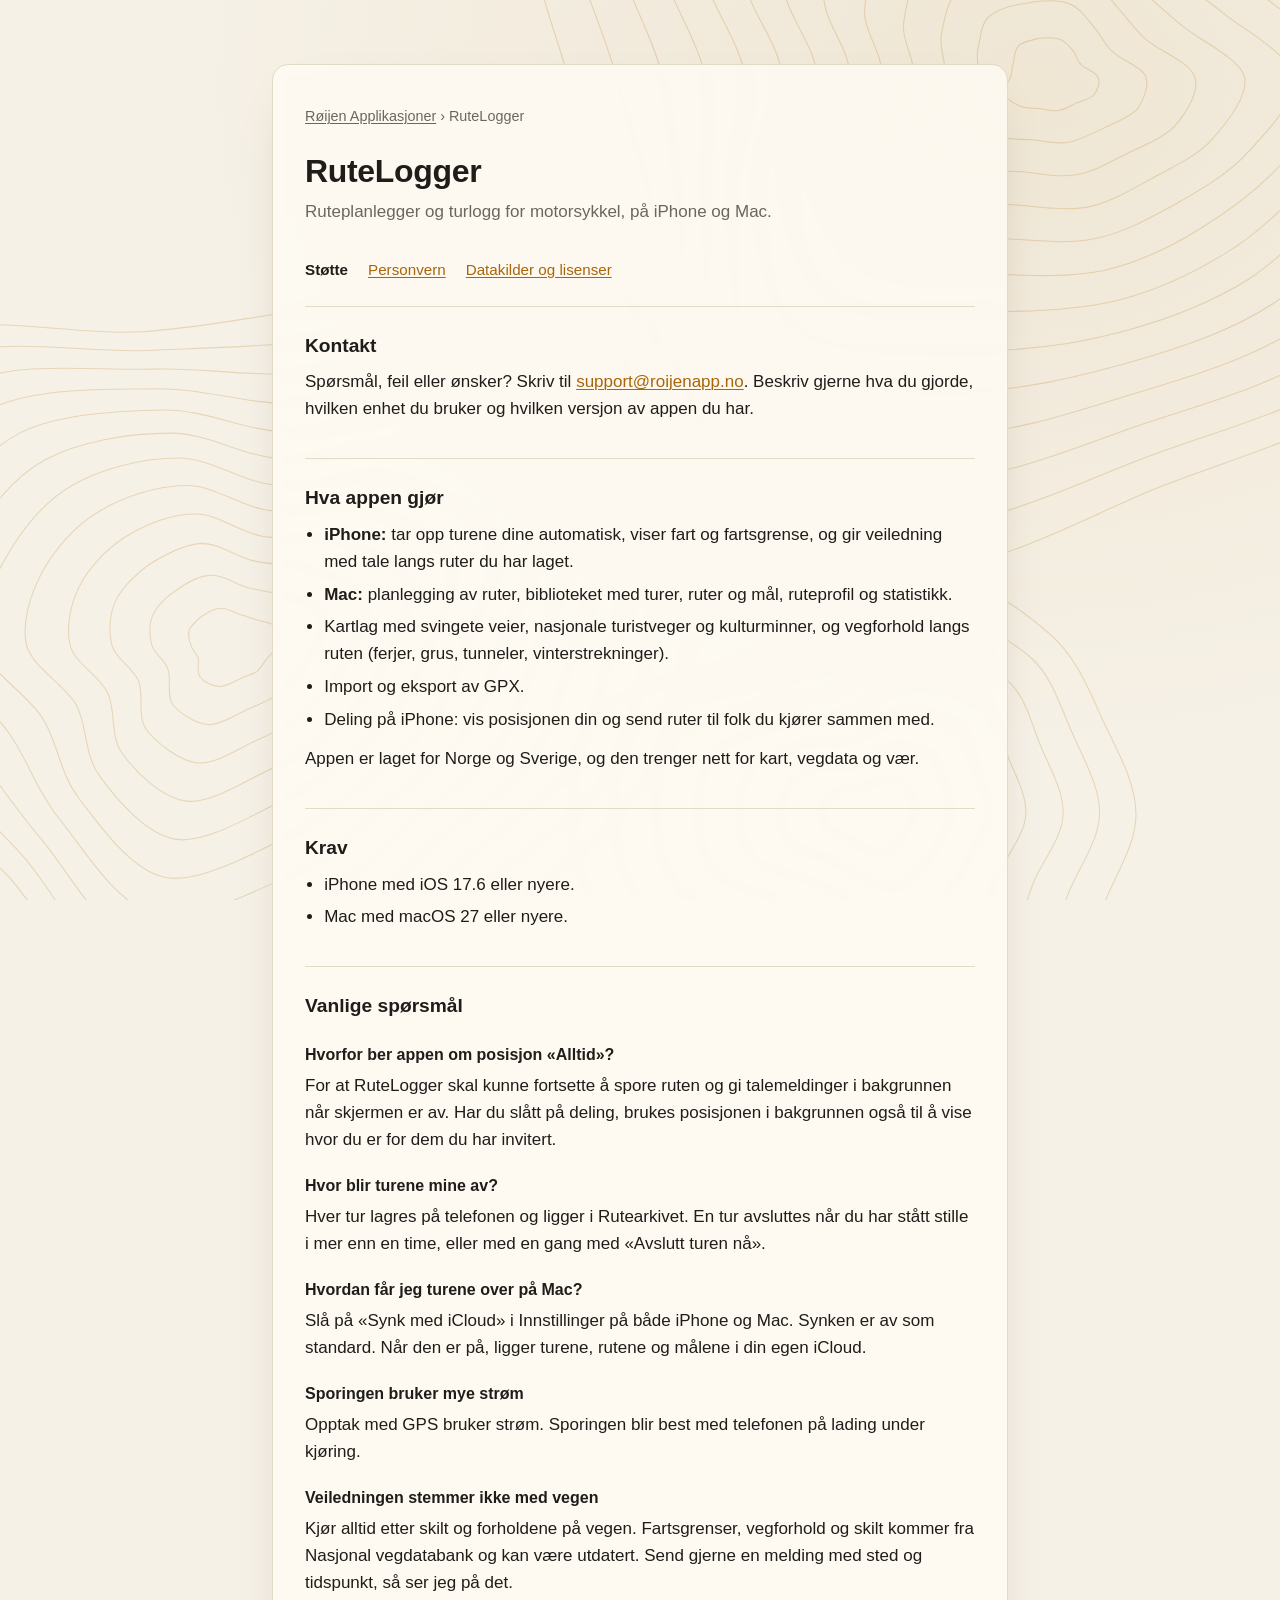
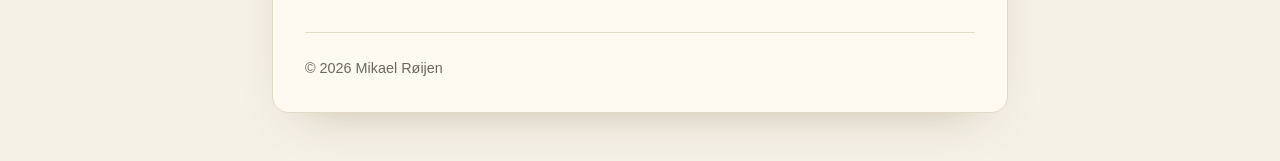
==== rutelogger/index.html @ ffb78bc7 "RuteLogger: støtteside, personvernerklæring og datakilder Nye sider under /rutelogger/ (støtte), /ru" ====
<!doctype html>
<html lang="nb">
<head>
  <meta charset="utf-8">
  <meta name="viewport" content="width=device-width, initial-scale=1">
  <title>RuteLogger – støtte</title>
  <meta name="description" content="Støtte for RuteLogger, turlogg og ruteplanlegger for motorsykkel på iPhone og Mac.">
  <link rel="stylesheet" href="/style.css">
</head>
<body>
  <div class="kart" aria-hidden="true"></div>

  <main class="bred">
    <p class="sti"><a href="/">Røijen Applikasjoner</a> › RuteLogger</p>

    <header>
      <h1>RuteLogger</h1>
      <p class="ingress">Ruteplanlegger og turlogg for motorsykkel, på iPhone og Mac.</p>
    </header>

    <nav class="faner" aria-label="RuteLogger">
      <a href="/rutelogger/" aria-current="page">Støtte</a>
      <a href="/rutelogger/personvern/">Personvern</a>
      <a href="/rutelogger/kreditering/">Datakilder og lisenser</a>
    </nav>

    <section class="del">
      <h2>Kontakt</h2>
      <p>Spørsmål, feil eller ønsker? Skriv til <a href="mailto:support@roijenapp.no">support@roijenapp.no</a>. Beskriv gjerne hva du gjorde, hvilken enhet du bruker og hvilken versjon av appen du har.</p>
    </section>

    <section class="del">
      <h2>Hva appen gjør</h2>
      <ul>
        <li><strong>iPhone:</strong> tar opp turene dine automatisk, viser fart og fartsgrense, og gir veiledning med tale langs ruter du har laget.</li>
        <li><strong>Mac:</strong> planlegging av ruter, biblioteket med turer, ruter og mål, ruteprofil og statistikk.</li>
        <li>Kartlag med svingete veier, nasjonale turistveger og kulturminner, og vegforhold langs ruten (ferjer, grus, tunneler, vinterstrekninger).</li>
        <li>Import og eksport av GPX.</li>
        <li>Deling på iPhone: vis posisjonen din og send ruter til folk du kjører sammen med.</li>
      </ul>
      <p>Appen er laget for Norge og Sverige, og den trenger nett for kart, vegdata og vær.</p>
    </section>

    <section class="del">
      <h2>Krav</h2>
      <ul>
        <li>iPhone med iOS 17.6 eller nyere.</li>
        <li>Mac med macOS 27 eller nyere.</li>
      </ul>
    </section>

    <section class="del">
      <h2>Vanlige spørsmål</h2>

      <h3>Hvorfor ber appen om posisjon «Alltid»?</h3>
      <p>For at RuteLogger skal kunne fortsette å spore ruten og gi talemeldinger i bakgrunnen når skjermen er av. Har du slått på deling, brukes posisjonen i bakgrunnen også til å vise hvor du er for dem du har invitert.</p>

      <h3>Hvor blir turene mine av?</h3>
      <p>Hver tur lagres på telefonen og ligger i Rutearkivet. En tur avsluttes når du har stått stille i mer enn en time, eller med en gang med «Avslutt turen nå».</p>

      <h3>Hvordan får jeg turene over på Mac?</h3>
      <p>Slå på «Synk med iCloud» i Innstillinger på både iPhone og Mac. Synken er av som standard. Når den er på, ligger turene, rutene og målene i din egen iCloud.</p>

      <h3>Sporingen bruker mye strøm</h3>
      <p>Opptak med GPS bruker strøm. Sporingen blir best med telefonen på lading under kjøring.</p>

      <h3>Veiledningen stemmer ikke med vegen</h3>
      <p>Kjør alltid etter skilt og forholdene på vegen. Fartsgrenser, vegforhold og skilt kommer fra Nasjonal vegdatabank og kan være utdatert. Send gjerne en melding med sted og tidspunkt, så ser jeg på det.</p>
    </section>

    <footer>
      <p class="liten">© 2026 Mikael Røijen</p>
    </footer>
  </main>
</body>
</html>
---- style.css ----
:root {
  --bg: #f6f1e7;
  --bg2: #efe6d4;
  --flate: rgba(255, 252, 245, 0.82);
  --tekst: #1f1d1a;
  --dempet: #6b665e;
  --linje: #e2d9c7;
  --rav: #a8650a;
  --kurve: rgba(184, 115, 15, 0.22);
  color-scheme: light dark;
}

@media (prefers-color-scheme: dark) {
  :root {
    --bg: #14130f;
    --bg2: #1d1a14;
    --flate: rgba(28, 26, 22, 0.82);
    --tekst: #eceae5;
    --dempet: #a39d93;
    --linje: #36312a;
    --rav: #e2a043;
    --kurve: rgba(226, 160, 67, 0.16);
  }
}

* { box-sizing: border-box; }

html, body { min-height: 100%; }

body {
  margin: 0;
  background: radial-gradient(ellipse at 80% 10%, var(--bg2), var(--bg) 60%) fixed var(--bg);
  color: var(--tekst);
  font: 17px/1.6 -apple-system, BlinkMacSystemFont, "Helvetica Neue", Arial, sans-serif;
}

/* Høydekurvene: én SVG brukt som maske, så fargen følger lys/mørk modus. */
.kart {
  position: fixed;
  inset: 0;
  z-index: 0;
  pointer-events: none;
  background: var(--kurve);
  -webkit-mask: url("/kart.svg") center / cover no-repeat;
  mask: url("/kart.svg") center / cover no-repeat;
}

main {
  position: relative;
  z-index: 1;
  max-width: 40rem;
  margin: 4rem auto 3rem;
  padding: 2.5rem 2rem 2rem;
  background: var(--flate);
  border: 1px solid var(--linje);
  border-radius: 16px;
  backdrop-filter: blur(6px);
  -webkit-backdrop-filter: blur(6px);
  box-shadow: 0 20px 50px -30px rgba(60, 40, 10, 0.35);
}

main.bred { max-width: 46rem; }

@media (max-width: 44rem) {
  main, main.bred { margin: 1.5rem 1rem; padding: 2rem 1.25rem 1.5rem; }
}

h1 {
  font-size: 2rem;
  margin: 0 0 0.5rem;
  letter-spacing: -0.01em;
  line-height: 1.2;
}

h2 {
  font-size: 1.2rem;
  margin: 0 0 0.4rem;
}

h3 {
  font-size: 1rem;
  margin: 1.25rem 0 0.25rem;
}

.ingress {
  color: var(--dempet);
  margin: 0 0 2rem;
}

.apper article,
.del {
  border-top: 1px solid var(--linje);
  padding: 1.5rem 0;
}

.apper p { margin: 0 0 0.5rem; }

.del p, .del ul { margin: 0 0 0.75rem; }
.del ul { padding-left: 1.2rem; }
.del li { margin-bottom: 0.35rem; }

.status {
  color: var(--dempet);
  font-size: 0.95rem;
}

.lenker { font-size: 0.95rem; }

.sti {
  font-size: 0.9rem;
  color: var(--dempet);
  margin: 0 0 1.5rem;
}

.sti a { color: var(--dempet); }

.faner {
  display: flex;
  flex-wrap: wrap;
  gap: 0.25rem 1.25rem;
  margin: 0 0 1.5rem;
  font-size: 0.95rem;
}

.faner a[aria-current="page"] {
  color: var(--tekst);
  font-weight: 600;
  text-decoration: none;
}

.liten {
  color: var(--dempet);
  font-size: 0.9rem;
}

footer {
  border-top: 1px solid var(--linje);
  padding-top: 1.5rem;
}

footer p { margin: 0; }

a {
  color: var(--rav);
  text-decoration-thickness: 1px;
  text-underline-offset: 2px;
}
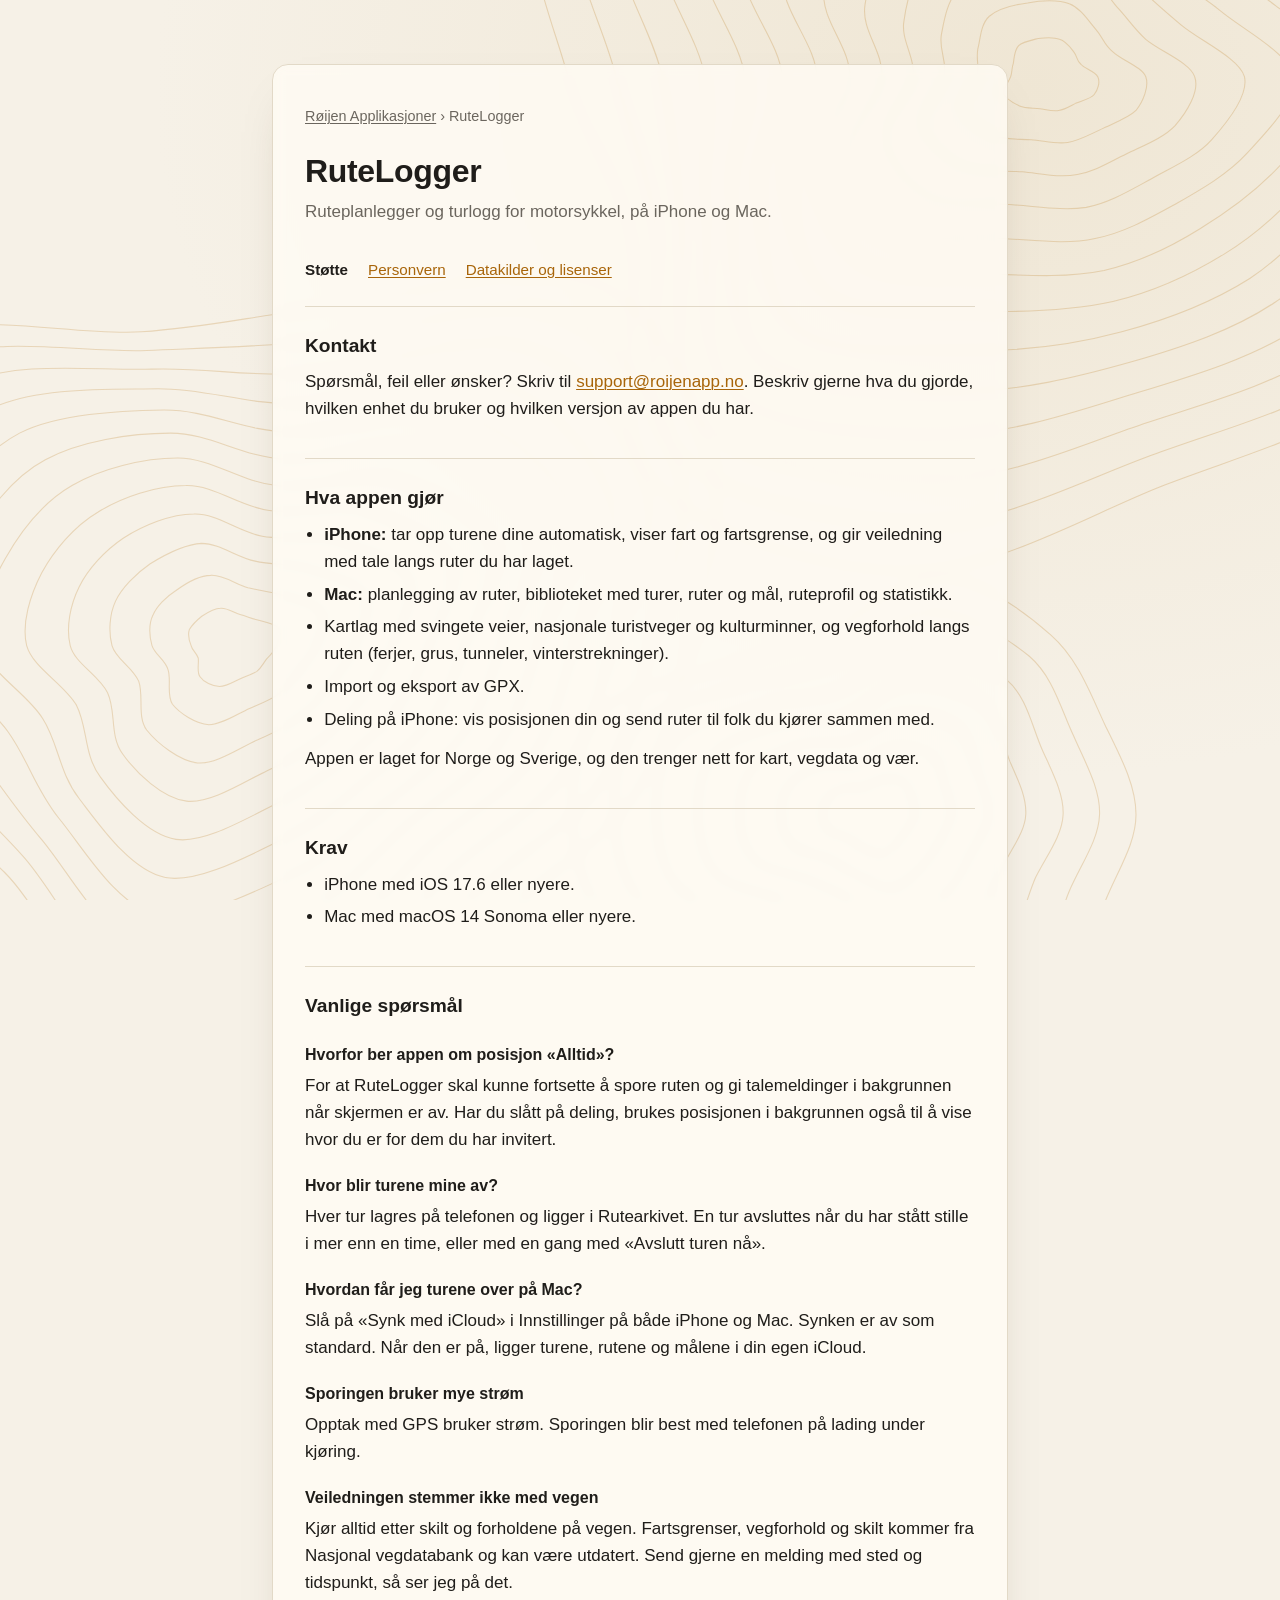
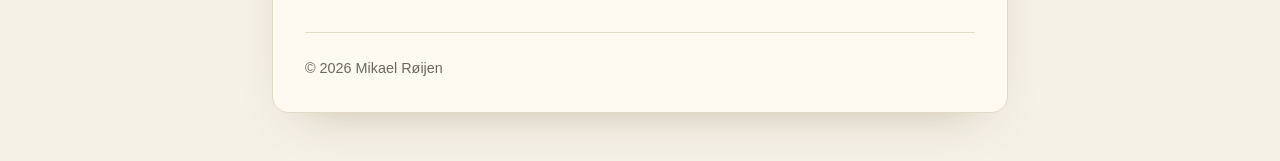
==== commit 226190b5: "Støttesiden: Mac-appen krever macOS 14 (endret i appen 22. okt, 908820b) Co-Authored-By: Claude Opus" ====
--- a/rutelogger/index.html
+++ b/rutelogger/index.html
@@ -45,7 +45,7 @@
       <h2>Krav</h2>
       <ul>
         <li>iPhone med iOS 17.6 eller nyere.</li>
-        <li>Mac med macOS 27 eller nyere.</li>
+        <li>Mac med macOS 14 Sonoma eller nyere.</li>
       </ul>
     </section>
 
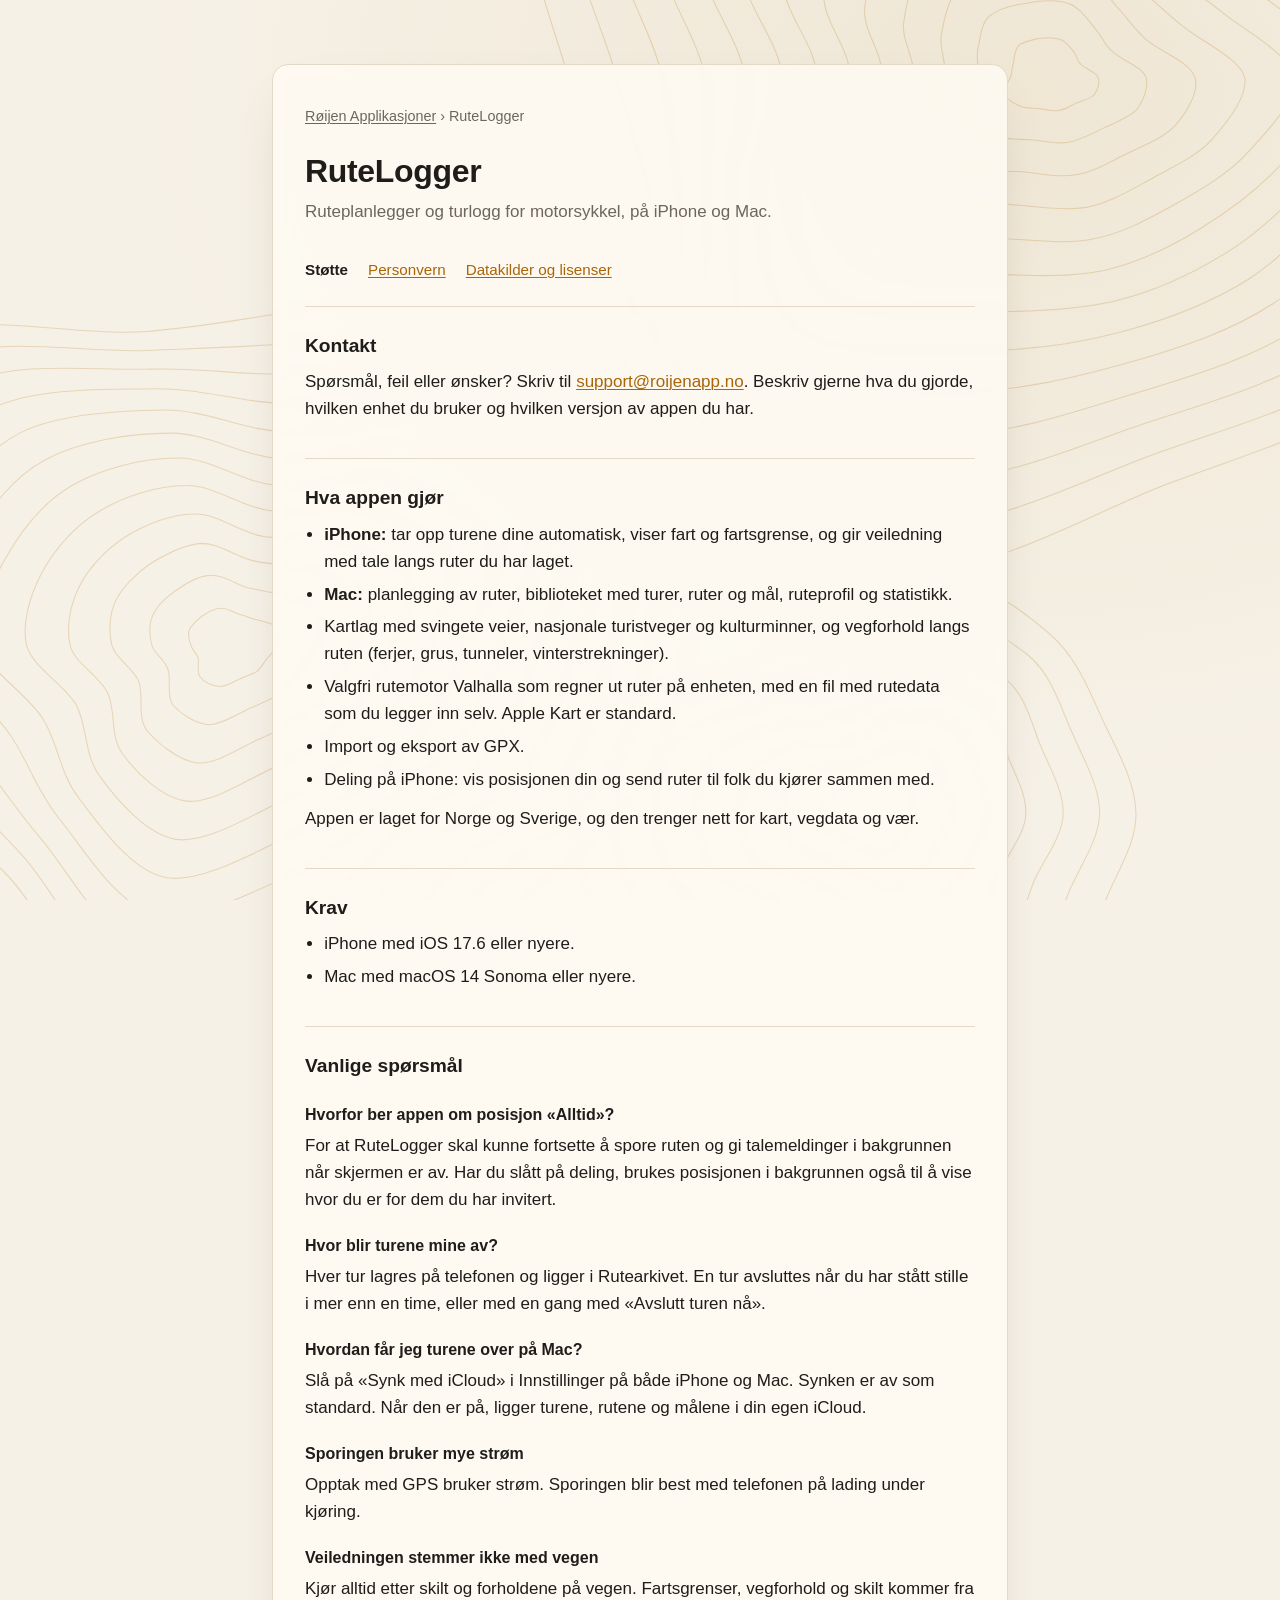
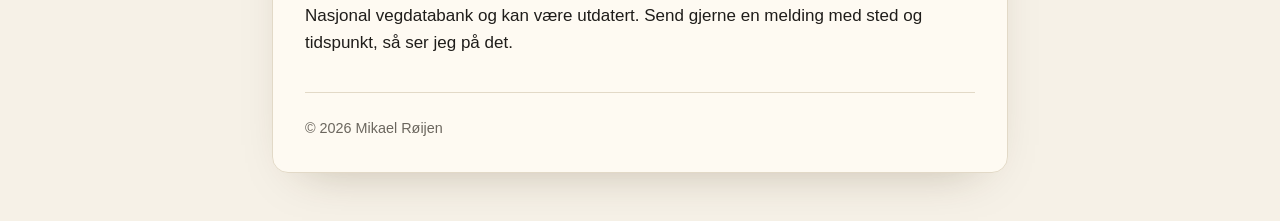
==== commit c8654f0e: "Lisenser for rutemotoren (Valhalla) og Norden-data på roijenapp.no Datakildesiden har fått delen «Ru" ====
--- a/rutelogger/index.html
+++ b/rutelogger/index.html
@@ -35,6 +35,7 @@
         <li><strong>iPhone:</strong> tar opp turene dine automatisk, viser fart og fartsgrense, og gir veiledning med tale langs ruter du har laget.</li>
         <li><strong>Mac:</strong> planlegging av ruter, biblioteket med turer, ruter og mål, ruteprofil og statistikk.</li>
         <li>Kartlag med svingete veier, nasjonale turistveger og kulturminner, og vegforhold langs ruten (ferjer, grus, tunneler, vinterstrekninger).</li>
+        <li>Valgfri rutemotor Valhalla som regner ut ruter på enheten, med en fil med rutedata som du legger inn selv. Apple Kart er standard.</li>
         <li>Import og eksport av GPX.</li>
         <li>Deling på iPhone: vis posisjonen din og send ruter til folk du kjører sammen med.</li>
       </ul>
--- a/style.css
+++ b/style.css
@@ -145,3 +145,22 @@
   text-decoration-thickness: 1px;
   text-underline-offset: 2px;
 }
+
+.lisenser details {
+  border-top: 1px solid var(--linje);
+  padding: 0.5rem 0;
+}
+
+.lisenser summary { cursor: pointer; }
+
+pre.lisens {
+  white-space: pre-wrap;
+  word-break: break-word;
+  font: 0.8rem/1.45 ui-monospace, SFMono-Regular, Menlo, monospace;
+  background: var(--bg);
+  border: 1px solid var(--linje);
+  border-radius: 8px;
+  padding: 0.75rem;
+  max-height: 24rem;
+  overflow: auto;
+}
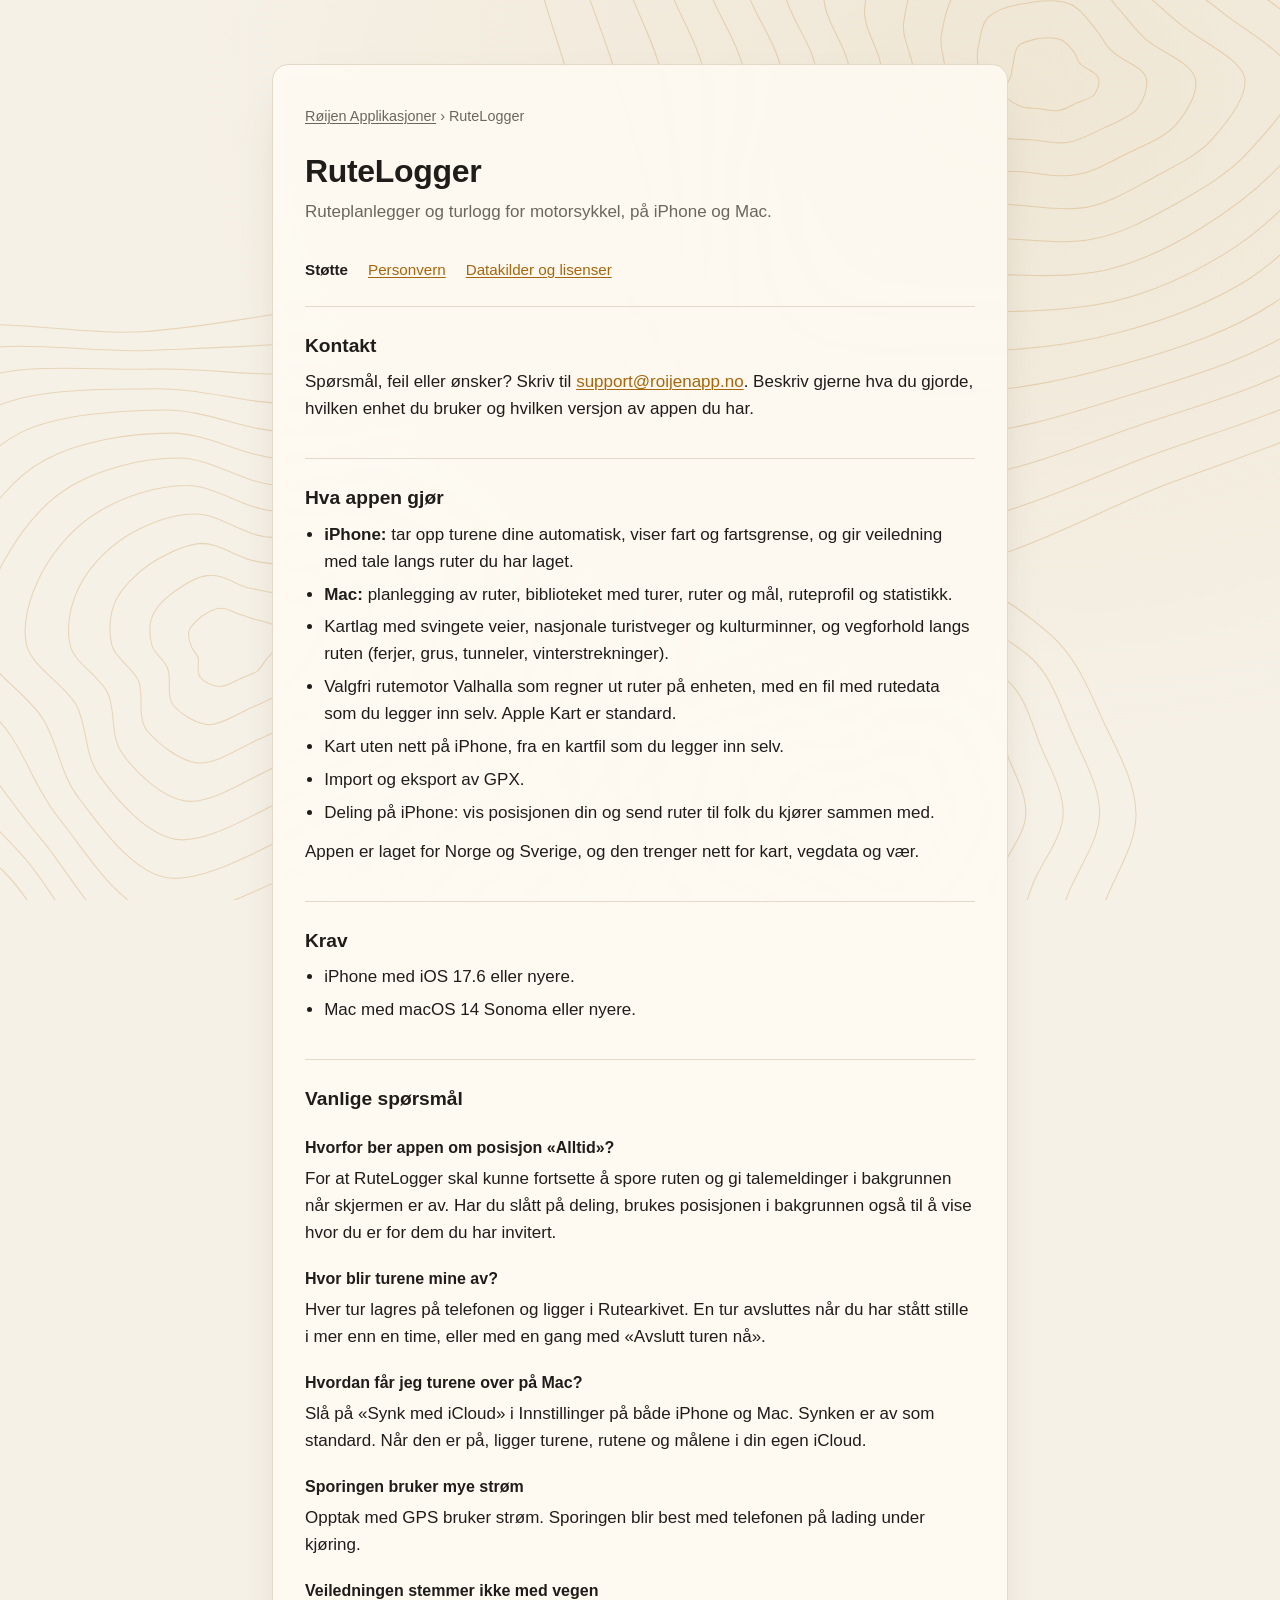
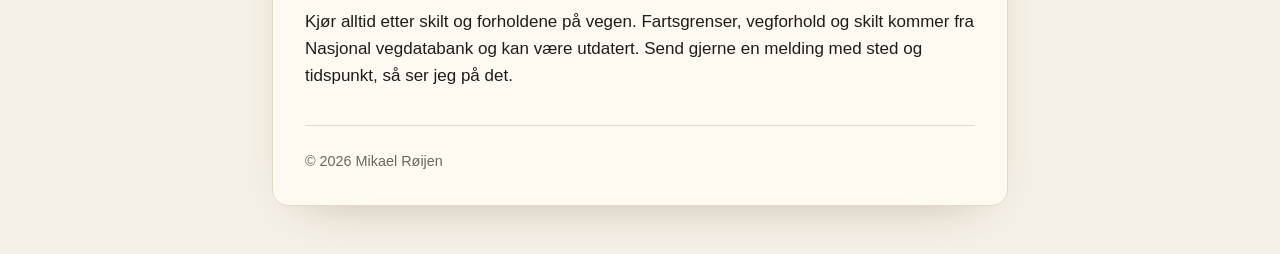
==== commit 8694702b: "Kart uten nett (iPhone): lisenser og personvern Datakildesiden: ny del «Kart uten nett (iPhone)» (#k" ====
--- a/rutelogger/index.html
+++ b/rutelogger/index.html
@@ -36,6 +36,7 @@
         <li><strong>Mac:</strong> planlegging av ruter, biblioteket med turer, ruter og mål, ruteprofil og statistikk.</li>
         <li>Kartlag med svingete veier, nasjonale turistveger og kulturminner, og vegforhold langs ruten (ferjer, grus, tunneler, vinterstrekninger).</li>
         <li>Valgfri rutemotor Valhalla som regner ut ruter på enheten, med en fil med rutedata som du legger inn selv. Apple Kart er standard.</li>
+        <li>Kart uten nett på iPhone, fra en kartfil som du legger inn selv.</li>
         <li>Import og eksport av GPX.</li>
         <li>Deling på iPhone: vis posisjonen din og send ruter til folk du kjører sammen med.</li>
       </ul>
--- a/style.css
+++ b/style.css
@@ -164,3 +164,22 @@
   max-height: 24rem;
   overflow: auto;
 }
+
+pre.lisens.lang { max-height: none; }
+
+.tabell { overflow-x: auto; margin: 0 0 0.75rem; }
+
+.tabell table {
+  border-collapse: collapse;
+  font-size: 0.92rem;
+  width: 100%;
+}
+
+.tabell th, .tabell td {
+  text-align: left;
+  vertical-align: top;
+  padding: 0.45rem 0.6rem 0.45rem 0;
+  border-bottom: 1px solid var(--linje);
+}
+
+.tabell th { font-weight: 600; }
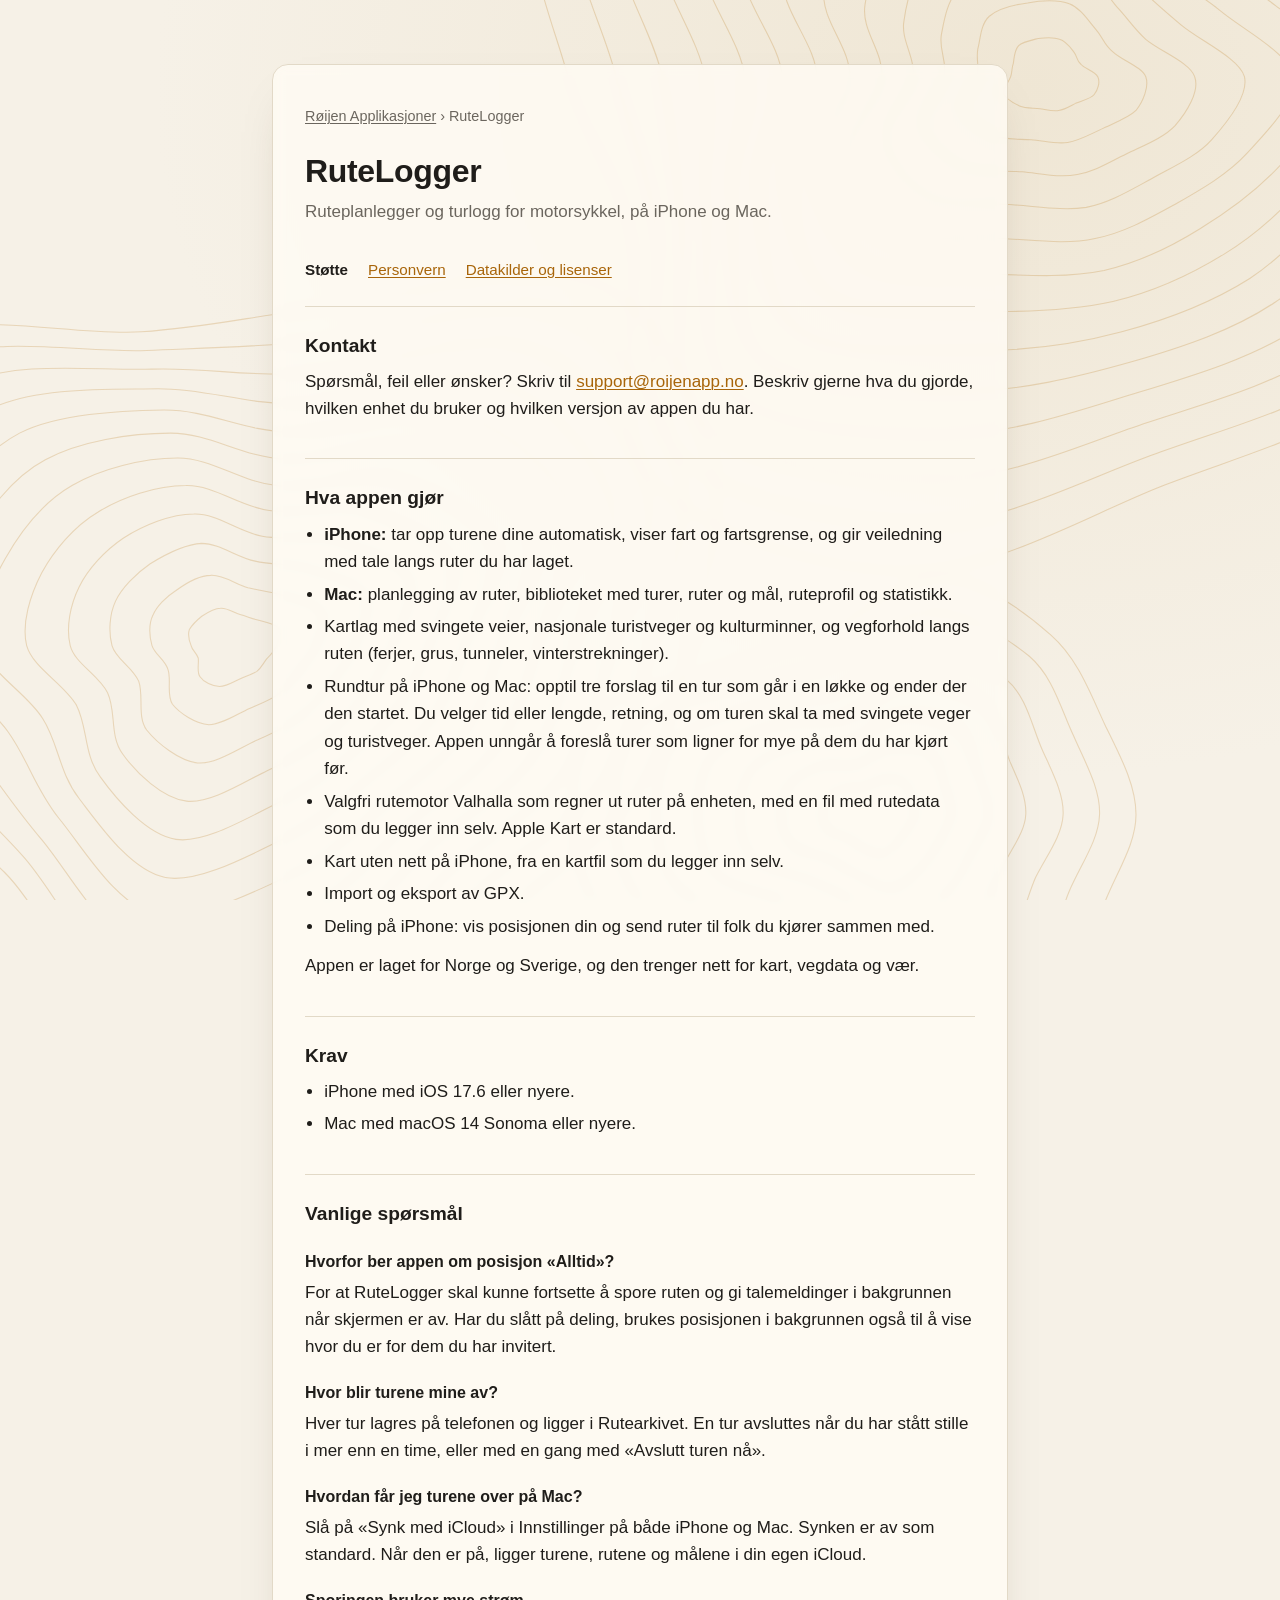
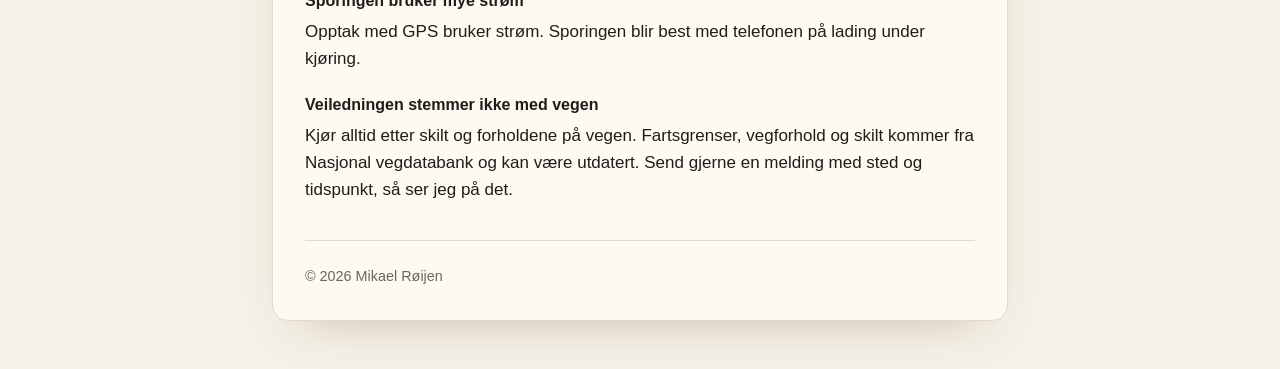
==== commit 4e1c2926: "Støttesiden: rundtur på iPhone og Mac Co-Authored-By: Claude Opus 5.5 <noreply@anthropic.com> Claude" ====
--- a/rutelogger/index.html
+++ b/rutelogger/index.html
@@ -35,6 +35,7 @@
         <li><strong>iPhone:</strong> tar opp turene dine automatisk, viser fart og fartsgrense, og gir veiledning med tale langs ruter du har laget.</li>
         <li><strong>Mac:</strong> planlegging av ruter, biblioteket med turer, ruter og mål, ruteprofil og statistikk.</li>
         <li>Kartlag med svingete veier, nasjonale turistveger og kulturminner, og vegforhold langs ruten (ferjer, grus, tunneler, vinterstrekninger).</li>
+        <li>Rundtur på iPhone og Mac: opptil tre forslag til en tur som går i en løkke og ender der den startet. Du velger tid eller lengde, retning, og om turen skal ta med svingete veger og turistveger. Appen unngår å foreslå turer som ligner for mye på dem du har kjørt før.</li>
         <li>Valgfri rutemotor Valhalla som regner ut ruter på enheten, med en fil med rutedata som du legger inn selv. Apple Kart er standard.</li>
         <li>Kart uten nett på iPhone, fra en kartfil som du legger inn selv.</li>
         <li>Import og eksport av GPX.</li>
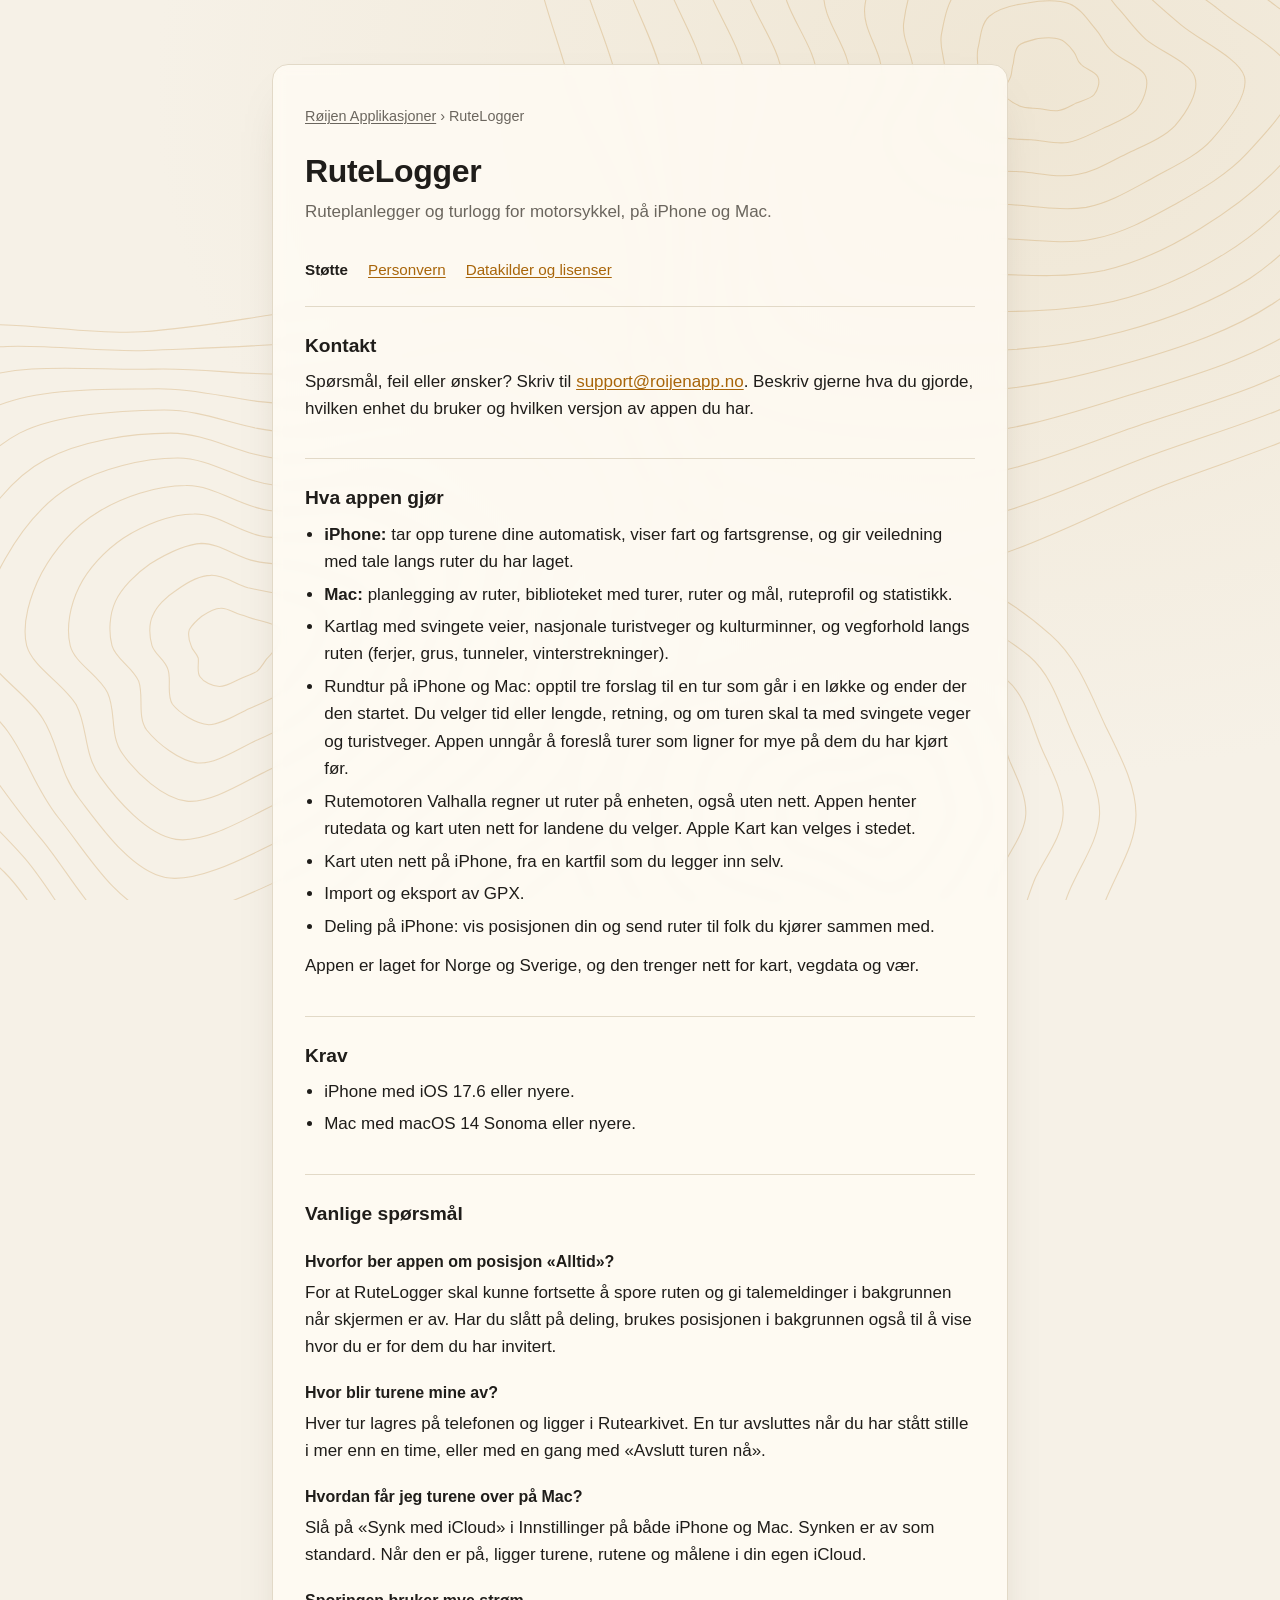
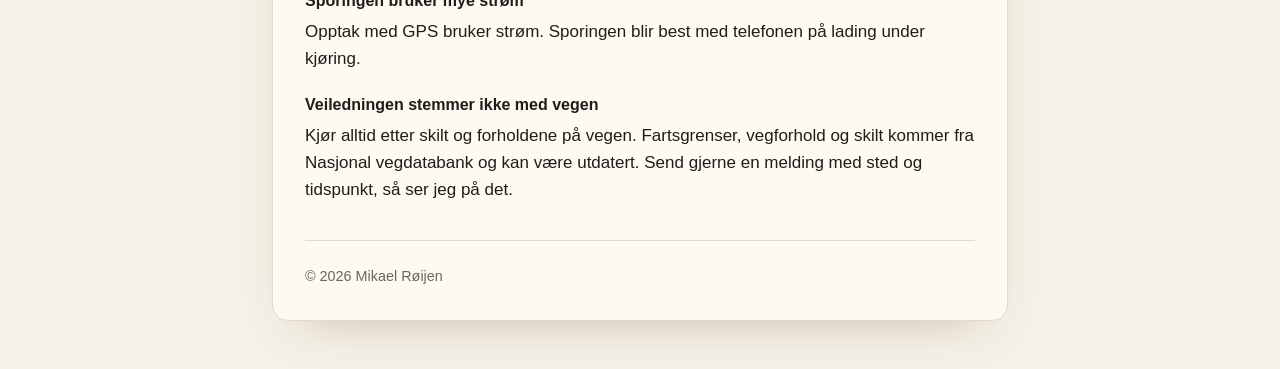
==== commit 82d8b957: "Landpakker: side og README (ODbL), personvern for nedlasting fra nett, Valhalla som standard Co-Auth" ====
--- a/rutelogger/index.html
+++ b/rutelogger/index.html
@@ -36,7 +36,7 @@
         <li><strong>Mac:</strong> planlegging av ruter, biblioteket med turer, ruter og mål, ruteprofil og statistikk.</li>
         <li>Kartlag med svingete veier, nasjonale turistveger og kulturminner, og vegforhold langs ruten (ferjer, grus, tunneler, vinterstrekninger).</li>
         <li>Rundtur på iPhone og Mac: opptil tre forslag til en tur som går i en løkke og ender der den startet. Du velger tid eller lengde, retning, og om turen skal ta med svingete veger og turistveger. Appen unngår å foreslå turer som ligner for mye på dem du har kjørt før.</li>
-        <li>Valgfri rutemotor Valhalla som regner ut ruter på enheten, med en fil med rutedata som du legger inn selv. Apple Kart er standard.</li>
+        <li>Rutemotoren Valhalla regner ut ruter på enheten, også uten nett. Appen henter rutedata og kart uten nett for landene du velger. Apple Kart kan velges i stedet.</li>
         <li>Kart uten nett på iPhone, fra en kartfil som du legger inn selv.</li>
         <li>Import og eksport av GPX.</li>
         <li>Deling på iPhone: vis posisjonen din og send ruter til folk du kjører sammen med.</li>
